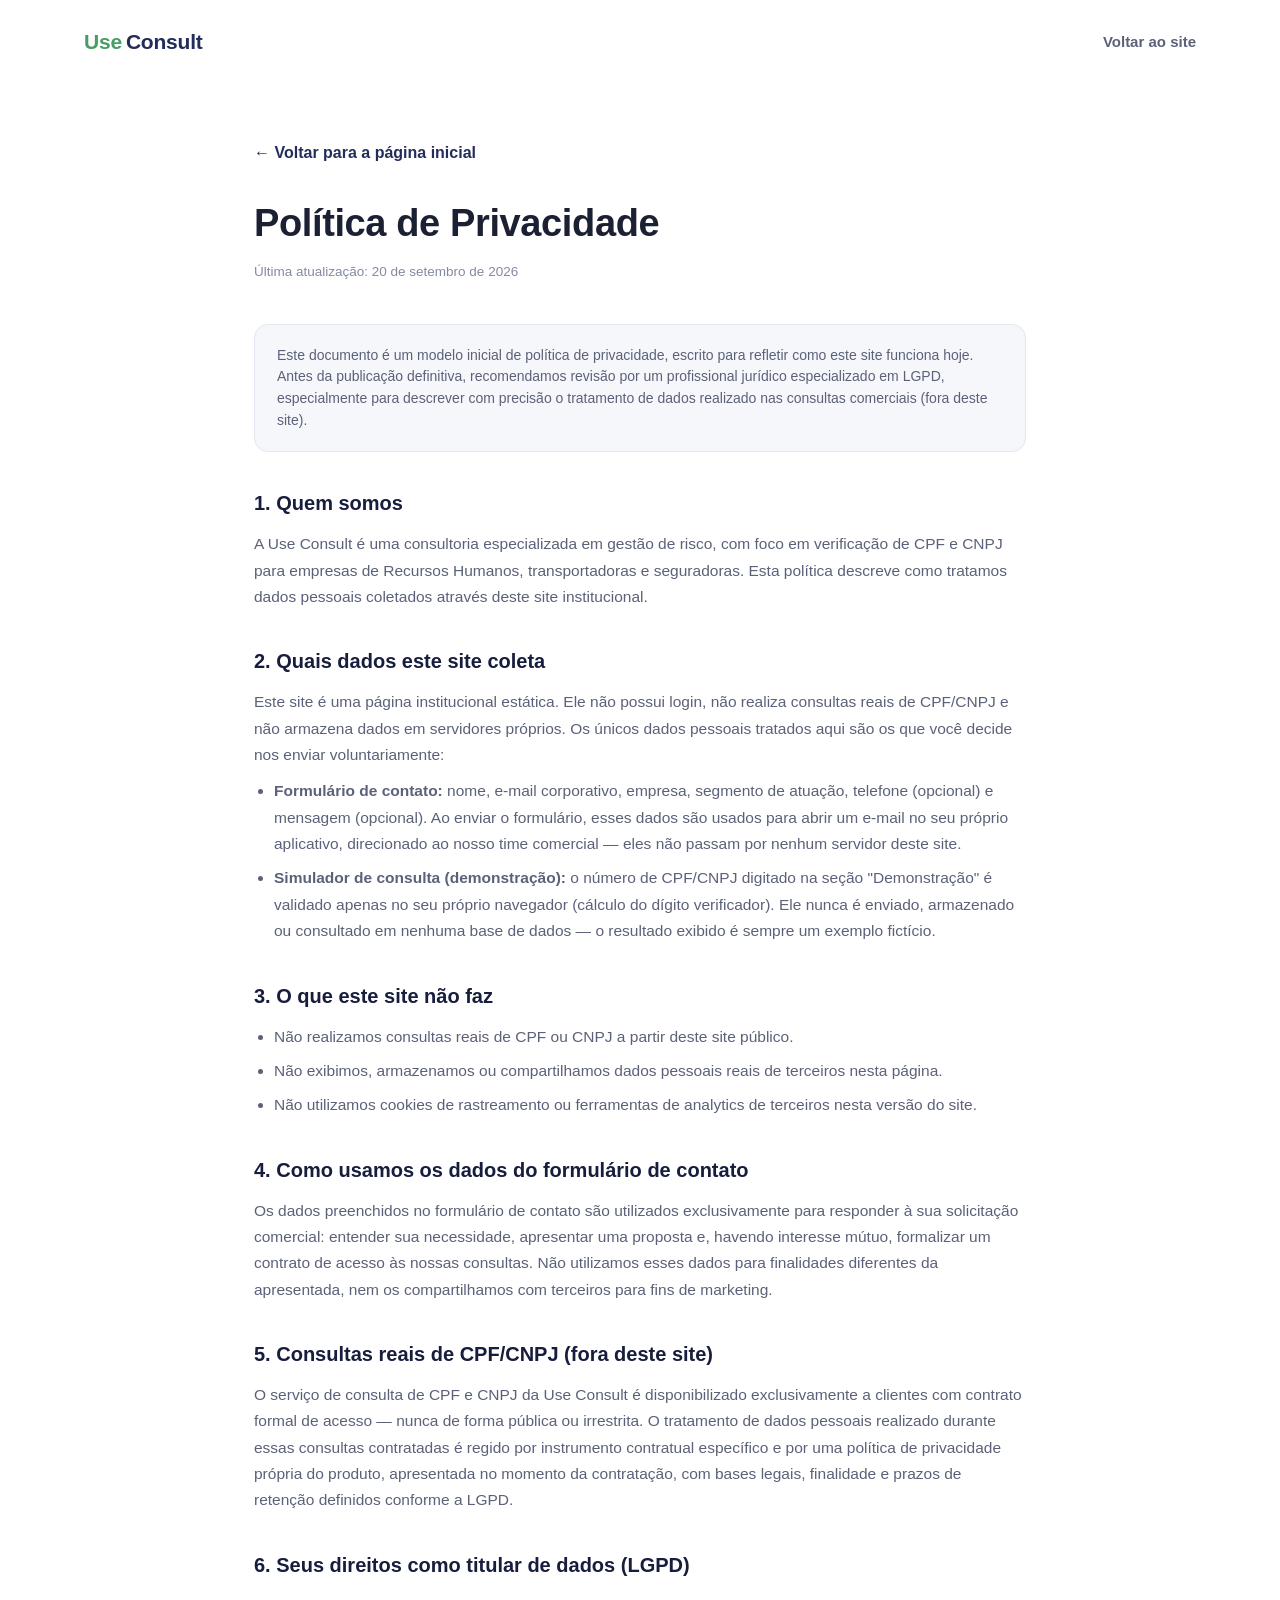
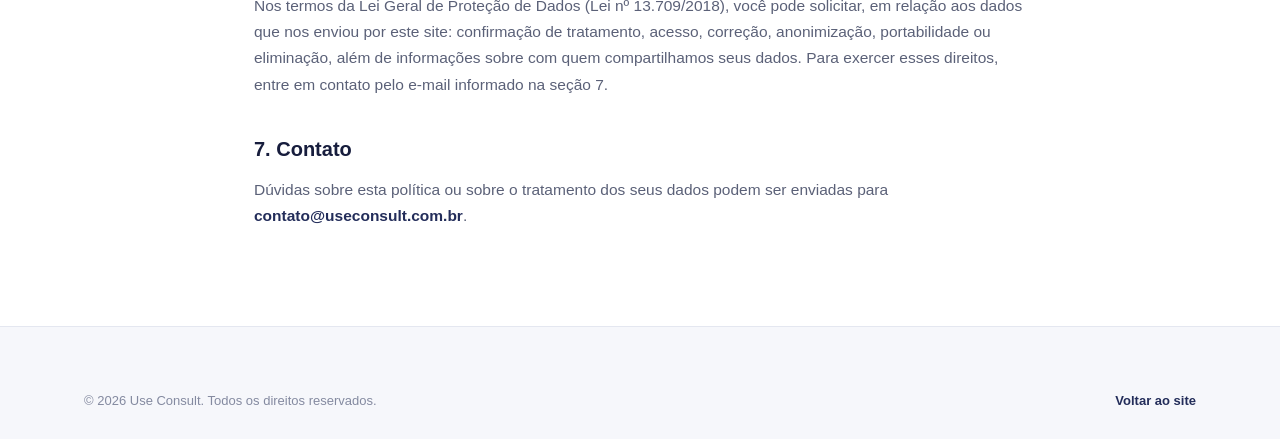
==== privacidade.html @ 25b126d7 "Add Use Consult landing page (risk management / CPF-CNPJ compliance) Institutional landing page for " ====
<!doctype html>
<html lang="pt-BR">
<head>
<meta charset="UTF-8">
<meta name="viewport" content="width=device-width, initial-scale=1">
<title>Política de Privacidade | Use Consult</title>
<meta name="description" content="Política de Privacidade da Use Consult — como tratamos dados pessoais em conformidade com a LGPD.">
<meta name="robots" content="index, follow">
<link rel="icon" type="image/svg+xml" href="public/logo.svg">
<link rel="alternate icon" href="public/favicon.ico">
<script>
  // Precisa existir antes do <img class="logo-img"> ser parseado (o onerror
  // pode disparar durante o parsing do HTML, antes de assets/js/main.js carregar).
  function handleLogoError(img) {
    var fallback = img.getAttribute("data-fallback");
    if (fallback && !img.getAttribute("data-tried-fallback")) {
      img.setAttribute("data-tried-fallback", "1");
      img.src = fallback;
      return;
    }
    img.style.display = "none";
    var textLogo = img.nextElementSibling;
    if (textLogo) textLogo.style.display = "inline-flex";
  }
</script>
<link rel="stylesheet" href="assets/css/style.css">
<style>
  .legal { padding: 56px 0 96px; }
  .legal .container { max-width: 820px; }
  .legal h1 { font-size: clamp(28px,4vw,38px); letter-spacing: -0.01em; margin-bottom: 8px; }
  .legal .updated { color: var(--muted-2); font-size: 13.5px; margin-bottom: 40px; }
  .legal h2 { font-size: 20px; margin: 36px 0 12px; color: var(--navy-900); }
  .legal p, .legal li { color: var(--muted); font-size: 15.5px; line-height: 1.7; }
  .legal ul { padding-left: 20px; list-style: disc; margin-top: 10px; }
  .legal li { margin-bottom: 8px; }
  .legal .callout {
    background: var(--bg-alt); border: 1px solid var(--border); border-radius: var(--radius);
    padding: 20px 22px; margin-bottom: 36px; font-size: 14px; color: var(--muted);
  }
  .back-link { display:inline-flex; align-items:center; gap:8px; font-weight:700; color: var(--navy); margin-bottom:28px; }
</style>
</head>
<body>
<a class="skip-link" href="#main">Pular para o conteúdo</a>

<header class="site-header">
  <div class="container header-inner">
    <a href="index.html" class="logo" aria-label="Use Consult — página inicial">
      <img class="logo-img" src="public/logo.svg" alt="Use Consult"
           data-fallback="public/logo.png" onerror="handleLogoError(this)">
      <span class="logo-fallback-text"><span class="logo-text-use">Use</span> <span class="logo-text-consult">Consult</span></span>
    </a>
    <nav class="site-nav" aria-label="Navegação principal" style="position:static;transform:none;opacity:1;pointer-events:auto;padding:0;">
      <ul><li><a href="index.html">Voltar ao site</a></li></ul>
    </nav>
  </div>
</header>

<main id="main" class="legal">
  <div class="container">
    <a href="index.html" class="back-link">← Voltar para a página inicial</a>
    <h1>Política de Privacidade</h1>
    <p class="updated">Última atualização: 20 de setembro de 2026</p>

    <div class="callout">
      Este documento é um modelo inicial de política de privacidade, escrito para refletir como este site funciona hoje. Antes da publicação definitiva, recomendamos revisão por um profissional jurídico especializado em LGPD, especialmente para descrever com precisão o tratamento de dados realizado nas consultas comerciais (fora deste site).
    </div>

    <h2>1. Quem somos</h2>
    <p>A Use Consult é uma consultoria especializada em gestão de risco, com foco em verificação de CPF e CNPJ para empresas de Recursos Humanos, transportadoras e seguradoras. Esta política descreve como tratamos dados pessoais coletados através deste site institucional.</p>

    <h2>2. Quais dados este site coleta</h2>
    <p>Este site é uma página institucional estática. Ele não possui login, não realiza consultas reais de CPF/CNPJ e não armazena dados em servidores próprios. Os únicos dados pessoais tratados aqui são os que você decide nos enviar voluntariamente:</p>
    <ul>
      <li><strong>Formulário de contato:</strong> nome, e-mail corporativo, empresa, segmento de atuação, telefone (opcional) e mensagem (opcional). Ao enviar o formulário, esses dados são usados para abrir um e-mail no seu próprio aplicativo, direcionado ao nosso time comercial — eles não passam por nenhum servidor deste site.</li>
      <li><strong>Simulador de consulta (demonstração):</strong> o número de CPF/CNPJ digitado na seção "Demonstração" é validado apenas no seu próprio navegador (cálculo do dígito verificador). Ele nunca é enviado, armazenado ou consultado em nenhuma base de dados — o resultado exibido é sempre um exemplo fictício.</li>
    </ul>

    <h2>3. O que este site não faz</h2>
    <ul>
      <li>Não realizamos consultas reais de CPF ou CNPJ a partir deste site público.</li>
      <li>Não exibimos, armazenamos ou compartilhamos dados pessoais reais de terceiros nesta página.</li>
      <li>Não utilizamos cookies de rastreamento ou ferramentas de analytics de terceiros nesta versão do site.</li>
    </ul>

    <h2>4. Como usamos os dados do formulário de contato</h2>
    <p>Os dados preenchidos no formulário de contato são utilizados exclusivamente para responder à sua solicitação comercial: entender sua necessidade, apresentar uma proposta e, havendo interesse mútuo, formalizar um contrato de acesso às nossas consultas. Não utilizamos esses dados para finalidades diferentes da apresentada, nem os compartilhamos com terceiros para fins de marketing.</p>

    <h2>5. Consultas reais de CPF/CNPJ (fora deste site)</h2>
    <p>O serviço de consulta de CPF e CNPJ da Use Consult é disponibilizado exclusivamente a clientes com contrato formal de acesso — nunca de forma pública ou irrestrita. O tratamento de dados pessoais realizado durante essas consultas contratadas é regido por instrumento contratual específico e por uma política de privacidade própria do produto, apresentada no momento da contratação, com bases legais, finalidade e prazos de retenção definidos conforme a LGPD.</p>

    <h2>6. Seus direitos como titular de dados (LGPD)</h2>
    <p>Nos termos da Lei Geral de Proteção de Dados (Lei nº 13.709/2018), você pode solicitar, em relação aos dados que nos enviou por este site: confirmação de tratamento, acesso, correção, anonimização, portabilidade ou eliminação, além de informações sobre com quem compartilhamos seus dados. Para exercer esses direitos, entre em contato pelo e-mail informado na seção 7.</p>

    <h2>7. Contato</h2>
    <p>Dúvidas sobre esta política ou sobre o tratamento dos seus dados podem ser enviadas para
      <a data-contact-email href="#" style="color:var(--navy);font-weight:700;">contato@useconsult.com.br</a>.
    </p>
  </div>
</main>

<footer class="site-footer">
  <div class="container footer-bottom" style="margin-top:0;">
    <span>© <span id="year"></span> Use Consult. Todos os direitos reservados.</span>
    <a href="index.html" style="font-weight:700;color:var(--navy);">Voltar ao site</a>
  </div>
</footer>

<script>document.getElementById("year").textContent = new Date().getFullYear();</script>
<script src="assets/js/main.js"></script>
</body>
</html>
---- assets/css/style.css ----
/* ==========================================================================
   Use Consult — Design tokens
   ========================================================================== */
:root {
  --navy-900: #171d3d;
  --navy-800: #1c2449;
  --navy: #232d5a;
  --navy-600: #384280;
  --navy-100: #e7e9f4;
  --navy-50: #f2f3fa;

  --green: #5bb77a;
  --green-600: #489d64;
  --green-100: #e5f5eb;

  --ink: #1b2033;
  --muted: #5b6178;
  --muted-2: #848aa0;
  --bg: #ffffff;
  --bg-alt: #f6f7fb;
  --border: #e4e7f0;

  --danger: #c0392b;
  --danger-bg: #fdecea;

  --radius-sm: 8px;
  --radius: 14px;
  --radius-lg: 22px;
  --shadow-sm: 0 2px 10px -4px rgba(23, 29, 61, 0.12);
  --shadow: 0 18px 40px -18px rgba(23, 29, 61, 0.28);
  --container: 1160px;
  --font: -apple-system, BlinkMacSystemFont, "Segoe UI", Roboto, Helvetica, Arial, sans-serif;
}

/* ==========================================================================
   Reset & base
   ========================================================================== */
*, *::before, *::after { box-sizing: border-box; }
html { scroll-behavior: smooth; }
@media (prefers-reduced-motion: reduce) {
  html { scroll-behavior: auto; }
  *, *::before, *::after { animation-duration: 0.001ms !important; animation-iteration-count: 1 !important; transition-duration: 0.001ms !important; scroll-behavior: auto !important; }
}

body {
  margin: 0;
  font-family: var(--font);
  color: var(--ink);
  background: var(--bg);
  line-height: 1.55;
  -webkit-font-smoothing: antialiased;
}

img { max-width: 100%; display: block; }
a { color: inherit; text-decoration: none; }
ul { list-style: none; margin: 0; padding: 0; }
h1, h2, h3, h4, p { margin: 0; }
button, input, select, textarea { font-family: inherit; font-size: inherit; color: inherit; }
button { cursor: pointer; }

.container {
  width: 100%;
  max-width: var(--container);
  margin: 0 auto;
  padding: 0 24px;
}

.skip-link {
  position: absolute;
  left: -999px;
  top: 0;
  background: var(--navy);
  color: #fff;
  padding: 12px 18px;
  z-index: 1000;
  border-radius: 0 0 8px 0;
}
.skip-link:focus { left: 0; }

:focus-visible {
  outline: 3px solid var(--green);
  outline-offset: 2px;
}

section { position: relative; }
.section-pad { padding: 96px 0; }
@media (max-width: 720px) { .section-pad { padding: 64px 0; } }

.eyebrow {
  display: inline-flex;
  align-items: center;
  gap: 8px;
  font-size: 13px;
  font-weight: 700;
  letter-spacing: 0.06em;
  text-transform: uppercase;
  color: var(--green-600);
  background: var(--green-100);
  padding: 7px 14px;
  border-radius: 999px;
}

.section-head { max-width: 680px; margin: 0 0 48px; }
.section-head.center { margin-left: auto; margin-right: auto; text-align: center; }
.section-head h2 { font-size: clamp(28px, 3.4vw, 38px); line-height: 1.2; margin-top: 14px; letter-spacing: -0.01em; }
.section-head p { margin-top: 14px; color: var(--muted); font-size: 17px; }

.reveal { opacity: 0; transform: translateY(18px); transition: opacity .6s ease, transform .6s ease; }
.reveal.is-visible { opacity: 1; transform: none; }

/* ==========================================================================
   Buttons
   ========================================================================== */
.btn {
  display: inline-flex;
  align-items: center;
  justify-content: center;
  gap: 8px;
  padding: 14px 26px;
  border-radius: 999px;
  font-weight: 700;
  font-size: 15px;
  border: 2px solid transparent;
  transition: transform .15s ease, box-shadow .15s ease, background-color .15s ease, color .15s ease, border-color .15s ease;
  white-space: nowrap;
}
.btn-primary { background: var(--green); color: #0e2a1a; }
.btn-primary:hover { background: var(--green-600); transform: translateY(-1px); box-shadow: 0 12px 24px -10px rgba(91,183,122,0.55); }
.btn-outline { background: transparent; border-color: rgba(255,255,255,0.35); color: inherit; }
.btn-outline:hover { border-color: currentColor; }
.btn-navy { background: var(--navy); color: #fff; }
.btn-navy:hover { background: var(--navy-800); transform: translateY(-1px); }
.btn-block { width: 100%; }
.btn[disabled] { opacity: 0.65; cursor: not-allowed; transform: none !important; }

/* ==========================================================================
   Header
   ========================================================================== */
.site-header {
  position: sticky;
  top: 0;
  z-index: 100;
  border-bottom: 1px solid transparent;
  transition: border-color .2s ease;
}
/* O blur fica num ::before (não em .site-header direto) porque
   backdrop-filter/transform num elemento vira "containing block" para
   descendentes position:fixed — isso travava o menu mobile (#site-nav)
   dentro da altura do header em vez de cobrir a tela toda. */
.site-header::before {
  content: "";
  position: absolute;
  inset: 0;
  z-index: -1;
  background: rgba(255,255,255,0.92);
  backdrop-filter: saturate(180%) blur(10px);
  box-shadow: 0 2px 10px -4px rgba(23, 29, 61, 0.12);
  opacity: 0;
  transition: opacity .2s ease;
}
.site-header.is-scrolled::before { opacity: 1; }
.site-header:not(.is-scrolled) { background: #fff; }

.header-inner {
  display: flex;
  align-items: center;
  justify-content: space-between;
  gap: 24px;
  height: 84px;
}

.logo { display: flex; align-items: center; gap: 10px; font-weight: 800; font-size: 21px; letter-spacing: -0.01em; flex-shrink: 0; }
.logo-img { height: 34px; width: auto; }
.logo-fallback-text { display: none; align-items: center; gap: 4px; }
.logo-text-use { color: var(--green-600); }
.logo-text-consult { color: var(--navy); }
.site-footer .logo-text-consult { color: var(--navy); }

.site-nav ul { display: flex; align-items: center; gap: 30px; }
.site-nav a { font-weight: 600; font-size: 15px; color: var(--muted); transition: color .15s ease; }
.site-nav a:hover { color: var(--navy); }

.header-actions { display: flex; align-items: center; gap: 14px; }
.header-actions .btn { padding: 11px 22px; font-size: 14px; }

.nav-toggle {
  display: none;
  width: 42px; height: 42px;
  border-radius: 10px;
  border: 1px solid var(--border);
  background: #fff;
  align-items: center;
  justify-content: center;
}
.nav-toggle svg { width: 20px; height: 20px; }
.nav-toggle .icon-close { display: none; }
.nav-toggle[aria-expanded="true"] .icon-open { display: none; }
.nav-toggle[aria-expanded="true"] .icon-close { display: block; }

@media (max-width: 900px) {
  .site-nav {
    position: fixed;
    z-index: 99;
    inset: 84px 0 0 0;
    background: #fff;
    padding: 28px 24px;
    transform: translateY(-8px);
    opacity: 0;
    pointer-events: none;
    transition: opacity .18s ease, transform .18s ease;
    overflow-y: auto;
  }
  .site-nav.is-open { opacity: 1; transform: none; pointer-events: auto; }
  .site-nav ul { flex-direction: column; align-items: flex-start; gap: 4px; }
  .site-nav a { display: block; padding: 14px 6px; width: 100%; font-size: 17px; border-bottom: 1px solid var(--border); }
  .header-actions .btn-primary-label { display: none; }
  .nav-toggle { display: inline-flex; }
}
@media (min-width: 901px) {
  .nav-toggle { display: none; }
}

/* ==========================================================================
   Hero
   ========================================================================== */
.hero {
  padding: 76px 0 40px;
  background:
    radial-gradient(1000px 420px at 85% -10%, rgba(91,183,122,0.14), transparent 60%),
    radial-gradient(800px 400px at -10% 10%, rgba(35,45,90,0.08), transparent 60%);
}
.hero-grid {
  display: grid;
  grid-template-columns: 1.05fr 0.95fr;
  gap: 56px;
  align-items: center;
}
@media (max-width: 960px) {
  .hero-grid { grid-template-columns: 1fr; }
}

.hero h1 {
  font-size: clamp(34px, 4.6vw, 54px);
  line-height: 1.12;
  letter-spacing: -0.02em;
  margin-top: 18px;
  color: var(--navy-900);
}
.hero h1 em { color: var(--green-600); font-style: normal; }
.hero .lede { margin-top: 20px; font-size: 18px; color: var(--muted); max-width: 54ch; }
.hero-actions { display: flex; flex-wrap: wrap; gap: 14px; margin-top: 32px; }
.hero-actions .btn-outline { border-color: var(--border); color: var(--navy); }
.hero-actions .btn-outline:hover { border-color: var(--navy); }

.trust-strip { margin-top: 52px; display: grid; grid-template-columns: repeat(4, 1fr); gap: 20px; }
@media (max-width: 760px) { .trust-strip { grid-template-columns: repeat(2, 1fr); } }
.trust-item { display: flex; align-items: flex-start; gap: 10px; font-size: 13.5px; color: var(--muted); font-weight: 600; }
.trust-item svg { width: 20px; height: 20px; flex-shrink: 0; color: var(--green-600); margin-top: 1px; }

/* Hero mock card */
.hero-visual { position: relative; }
.mock-card {
  background: #fff;
  border: 1px solid var(--border);
  border-radius: var(--radius-lg);
  box-shadow: var(--shadow);
  padding: 26px;
  max-width: 420px;
  margin-inline: auto;
  transform: rotate(1.2deg);
}
.mock-card__head { display: flex; align-items: center; justify-content: space-between; margin-bottom: 18px; }
.mock-card__tag { font-size: 12px; font-weight: 700; letter-spacing: .04em; text-transform: uppercase; color: var(--muted-2); }
.mock-badge { display: inline-flex; align-items: center; gap: 6px; background: var(--green-100); color: var(--green-600); font-weight: 700; font-size: 12.5px; padding: 5px 12px; border-radius: 999px; }
.mock-card__row { display: flex; justify-content: space-between; padding: 12px 0; border-top: 1px dashed var(--border); font-size: 14.5px; }
.mock-card__row span:first-child { color: var(--muted); }
.mock-card__row span:last-child { font-weight: 700; text-align: right; }
.mock-card__checks { margin-top: 14px; display: grid; gap: 10px; }
.mock-check { display: flex; gap: 8px; font-size: 13.5px; color: var(--ink); }
.mock-check svg { width: 17px; height: 17px; color: var(--green-600); flex-shrink: 0; margin-top: 1px; }
.mock-card__foot { margin-top: 16px; padding-top: 14px; border-top: 1px solid var(--border); font-size: 11.5px; color: var(--muted-2); }
.mock-chip {
  position: absolute;
  background: var(--navy);
  color: #fff;
  font-weight: 700;
  font-size: 12.5px;
  padding: 10px 16px;
  border-radius: 999px;
  box-shadow: var(--shadow-sm);
}
.mock-chip--lgpd { top: -6px; right: 6px; transform: rotate(-4deg); }
.mock-chip--lock { bottom: -16px; left: -18px; background: #fff; color: var(--navy); border: 1px solid var(--border); display: flex; align-items: center; gap: 6px; }
.mock-chip--lock svg { width: 15px; height: 15px; }

/* ==========================================================================
   Segments (Para quem)
   ========================================================================== */
.segments { background: var(--bg); }
.segments-grid { display: grid; grid-template-columns: repeat(3, 1fr); gap: 26px; }
@media (max-width: 900px) { .segments-grid { grid-template-columns: 1fr; } }
.segment-card {
  border: 1px solid var(--border);
  border-radius: var(--radius);
  padding: 32px 28px;
  background: var(--bg-alt);
  transition: transform .18s ease, box-shadow .18s ease, border-color .18s ease;
  height: 100%;
}
.segment-card:hover { transform: translateY(-4px); box-shadow: var(--shadow-sm); border-color: #d6dbea; }
.segment-icon {
  width: 52px; height: 52px;
  border-radius: 14px;
  background: var(--navy);
  color: #fff;
  display: flex; align-items: center; justify-content: center;
  margin-bottom: 20px;
}
.segment-icon svg { width: 26px; height: 26px; }
.segment-card h3 { font-size: 20px; margin-bottom: 10px; letter-spacing: -0.01em; }
.segment-card p { color: var(--muted); font-size: 15px; margin-bottom: 16px; }
.segment-card ul { display: grid; gap: 9px; }
.segment-card li { display: flex; gap: 8px; font-size: 14px; color: var(--ink); }
.segment-card li svg { width: 16px; height: 16px; color: var(--green-600); flex-shrink: 0; margin-top: 3px; }

/* ==========================================================================
   Demo / consulta
   ========================================================================== */
.demo { background: var(--navy-900); color: #fff; }
.demo .section-head p { color: rgba(255,255,255,0.72); }
.demo .eyebrow { background: rgba(91,183,122,0.16); color: #8fe0ab; }
.demo-panel {
  display: grid;
  grid-template-columns: 1fr;
  gap: 28px;
  background: rgba(255,255,255,0.04);
  border: 1px solid rgba(255,255,255,0.12);
  border-radius: var(--radius-lg);
  padding: 36px;
}
@media (max-width: 640px) { .demo-panel { padding: 24px; } }

.demo-form { display: flex; flex-wrap: wrap; gap: 14px; align-items: flex-start; }
.demo-field { flex: 1 1 280px; }
.demo-field label { display: block; font-size: 13px; font-weight: 700; margin-bottom: 8px; color: rgba(255,255,255,0.8); }
.demo-input-row { display: flex; gap: 12px; }
.demo-input-row input {
  flex: 1;
  padding: 15px 18px;
  border-radius: 12px;
  border: 1px solid rgba(255,255,255,0.22);
  background: rgba(255,255,255,0.06);
  color: #fff;
  font-size: 16px;
  letter-spacing: 0.02em;
}
.demo-input-row input::placeholder { color: rgba(255,255,255,0.4); }
.demo-input-row input:focus { border-color: var(--green); background: rgba(255,255,255,0.1); }
.demo-form .btn { padding: 15px 28px; flex-shrink: 0; }

.demo-error {
  margin-top: 10px;
  color: #ffb4a8;
  font-size: 13.5px;
  font-weight: 600;
  min-height: 18px;
}
.demo-hint { margin-top: 10px; font-size: 13px; color: rgba(255,255,255,0.5); }

.demo-result {
  border-top: 1px solid rgba(255,255,255,0.14);
  padding-top: 26px;
  margin-top: 4px;
  display: none;
}
.demo-result.is-visible { display: block; animation: fadeUp .4s ease; }
@keyframes fadeUp { from { opacity: 0; transform: translateY(8px);} to { opacity: 1; transform: none; } }

.result-card { background: #fff; color: var(--ink); border-radius: var(--radius); padding: 26px; max-width: 640px; }
.result-head { display: flex; align-items: center; justify-content: space-between; flex-wrap: wrap; gap: 10px; margin-bottom: 6px; }
.result-doc { font-size: 13px; color: var(--muted); font-weight: 700; letter-spacing: .03em; text-transform: uppercase; }
.result-name { font-size: 19px; font-weight: 800; margin-top: 4px; }
.status-badge { display: inline-flex; align-items: center; gap: 6px; background: var(--green-100); color: var(--green-600); font-weight: 700; font-size: 13px; padding: 6px 14px; border-radius: 999px; }
.result-checks { margin-top: 16px; display: grid; gap: 10px; }
.result-checks li { display: flex; gap: 8px; font-size: 14.5px; }
.result-checks svg { width: 18px; height: 18px; color: var(--green-600); flex-shrink: 0; margin-top: 2px; }
.result-footnote { margin-top: 18px; padding-top: 16px; border-top: 1px dashed var(--border); font-size: 12.5px; color: var(--muted-2); line-height: 1.5; }
.result-cta { margin-top: 18px; display: flex; flex-wrap: wrap; gap: 12px; align-items: center; }

.demo-banner {
  display: flex; align-items: flex-start; gap: 10px;
  background: rgba(91,183,122,0.1);
  border: 1px solid rgba(91,183,122,0.35);
  color: #d9f2e1;
  padding: 14px 16px;
  border-radius: 12px;
  font-size: 13.5px;
  margin-bottom: 22px;
}
.demo-banner svg { width: 18px; height: 18px; flex-shrink: 0; margin-top: 1px; color: var(--green); }

/* ==========================================================================
   How it works
   ========================================================================== */
.how { background: var(--bg-alt); }
.how-grid { display: grid; grid-template-columns: repeat(4, 1fr); gap: 24px; counter-reset: step; }
@media (max-width: 960px) { .how-grid { grid-template-columns: repeat(2, 1fr); } }
@media (max-width: 560px) { .how-grid { grid-template-columns: 1fr; } }
.how-step { background: #fff; border: 1px solid var(--border); border-radius: var(--radius); padding: 26px; }
.how-step__num {
  width: 38px; height: 38px; border-radius: 10px;
  background: var(--navy); color: #fff; font-weight: 800;
  display: flex; align-items: center; justify-content: center;
  margin-bottom: 18px; font-size: 15px;
}
.how-step h3 { font-size: 17px; margin-bottom: 8px; }
.how-step p { font-size: 14.5px; color: var(--muted); }

/* ==========================================================================
   Security
   ========================================================================== */
.security-grid { display: grid; grid-template-columns: repeat(3, 1fr); gap: 22px; }
@media (max-width: 900px) { .security-grid { grid-template-columns: repeat(2, 1fr); } }
@media (max-width: 600px) { .security-grid { grid-template-columns: 1fr; } }
.security-card { padding: 26px; border-radius: var(--radius); border: 1px solid var(--border); }
.security-card svg { width: 28px; height: 28px; color: var(--green-600); margin-bottom: 16px; }
.security-card h3 { font-size: 16.5px; margin-bottom: 8px; }
.security-card p { font-size: 14px; color: var(--muted); }

/* ==========================================================================
   Differentiators
   ========================================================================== */
.why { background: var(--bg-alt); }
.why-grid { display: grid; grid-template-columns: repeat(3, 1fr); gap: 22px; }
@media (max-width: 900px) { .why-grid { grid-template-columns: repeat(2, 1fr); } }
@media (max-width: 600px) { .why-grid { grid-template-columns: 1fr; } }
.why-card { background: #fff; border-radius: var(--radius); padding: 24px; border: 1px solid var(--border); display: flex; gap: 14px; }
.why-card svg { width: 24px; height: 24px; color: var(--navy); flex-shrink: 0; }
.why-card h3 { font-size: 15.5px; margin-bottom: 6px; }
.why-card p { font-size: 13.5px; color: var(--muted); }

/* ==========================================================================
   About (Quem somos)
   ========================================================================== */
.about-grid { display: grid; grid-template-columns: 1.1fr 0.9fr; gap: 56px; align-items: start; }
@media (max-width: 900px) { .about-grid { grid-template-columns: 1fr; } }
.about-copy p { color: var(--muted); font-size: 16.5px; margin-bottom: 18px; }
.about-copy p:last-child { margin-bottom: 0; }
.about-values { display: grid; gap: 16px; }
.value-item { display: flex; gap: 14px; padding: 20px; border-radius: var(--radius); background: var(--bg-alt); border: 1px solid var(--border); }
.value-item svg { width: 22px; height: 22px; color: var(--green-600); flex-shrink: 0; margin-top: 2px; }
.value-item h4 { font-size: 15px; margin-bottom: 4px; }
.value-item p { font-size: 13.5px; color: var(--muted); }

/* ==========================================================================
   CTA banner
   ========================================================================== */
.cta-banner {
  background: linear-gradient(135deg, var(--navy) 0%, var(--navy-900) 100%);
  color: #fff;
  border-radius: var(--radius-lg);
  padding: 56px;
  margin: 0 24px;
  max-width: calc(var(--container) - 48px);
  margin-inline: auto;
  display: flex;
  align-items: center;
  justify-content: space-between;
  gap: 32px;
  flex-wrap: wrap;
}
.cta-banner h2 { font-size: clamp(24px, 3vw, 30px); max-width: 32ch; letter-spacing: -0.01em; }
.cta-banner p { margin-top: 10px; color: rgba(255,255,255,0.72); max-width: 46ch; }
@media (max-width: 640px) { .cta-banner { padding: 36px 28px; } }

/* ==========================================================================
   Contact
   ========================================================================== */
.contact-grid { display: grid; grid-template-columns: 1fr 0.85fr; gap: 48px; }
@media (max-width: 900px) { .contact-grid { grid-template-columns: 1fr; } }
.form-grid { display: grid; grid-template-columns: 1fr 1fr; gap: 18px; }
@media (max-width: 560px) { .form-grid { grid-template-columns: 1fr; } }
.field { display: flex; flex-direction: column; gap: 8px; }
.field.full { grid-column: 1 / -1; }
.field label { font-size: 13.5px; font-weight: 700; color: var(--navy-900); }
.field label .opt { font-weight: 500; color: var(--muted-2); }
.field input, .field select, .field textarea {
  padding: 13px 16px;
  border: 1px solid var(--border);
  border-radius: 10px;
  background: var(--bg-alt);
  font-size: 15px;
}
.field input:focus, .field select:focus, .field textarea:focus { border-color: var(--green); background: #fff; }
.field textarea { resize: vertical; min-height: 100px; }
.contact-form .btn { margin-top: 6px; }
.form-note { font-size: 12.5px; color: var(--muted-2); margin-top: 14px; line-height: 1.5; }

.contact-side { background: var(--bg-alt); border: 1px solid var(--border); border-radius: var(--radius); padding: 30px; height: fit-content; }
.contact-side h3 { font-size: 17px; margin-bottom: 18px; }
.contact-line { display: flex; align-items: flex-start; gap: 12px; margin-bottom: 18px; }
.contact-line svg { width: 20px; height: 20px; color: var(--green-600); flex-shrink: 0; margin-top: 2px; }
.contact-line strong { display: block; font-size: 14px; }
.contact-line span { font-size: 13.5px; color: var(--muted); }
.contact-side .note { font-size: 12.5px; color: var(--muted-2); padding-top: 16px; border-top: 1px solid var(--border); line-height: 1.5; }

.form-status { font-size: 13.5px; font-weight: 600; margin-top: 12px; min-height: 18px; }
.form-status.error { color: var(--danger); }
.form-status.success { color: var(--green-600); }

/* ==========================================================================
   Footer
   ========================================================================== */
.site-footer { background: var(--bg-alt); border-top: 1px solid var(--border); padding: 64px 0 28px; }
.footer-grid { display: grid; grid-template-columns: 1.4fr 1fr 1fr; gap: 40px; }
@media (max-width: 760px) { .footer-grid { grid-template-columns: 1fr; gap: 32px; } }
.footer-brand .logo { margin-bottom: 14px; }
.footer-brand p { color: var(--muted); font-size: 14px; max-width: 34ch; }
.footer-col h4 { font-size: 13px; text-transform: uppercase; letter-spacing: .05em; color: var(--muted-2); margin-bottom: 16px; }
.footer-col ul { display: grid; gap: 11px; }
.footer-col a { font-size: 14.5px; color: var(--ink); }
.footer-col a:hover { color: var(--green-600); }
.footer-disclaimer {
  margin-top: 48px;
  padding: 20px 22px;
  background: #fff;
  border: 1px solid var(--border);
  border-radius: var(--radius);
  font-size: 12.5px;
  color: var(--muted-2);
  line-height: 1.6;
  display: flex;
  gap: 12px;
}
.footer-disclaimer svg { width: 20px; height: 20px; flex-shrink: 0; color: var(--muted-2); }
.footer-bottom { margin-top: 28px; display: flex; justify-content: space-between; flex-wrap: wrap; gap: 12px; font-size: 13px; color: var(--muted-2); }

/* ==========================================================================
   Utilities
   ========================================================================== */
.visually-hidden {
  position: absolute; width: 1px; height: 1px; padding: 0; margin: -1px;
  overflow: hidden; clip: rect(0,0,0,0); white-space: nowrap; border: 0;
}
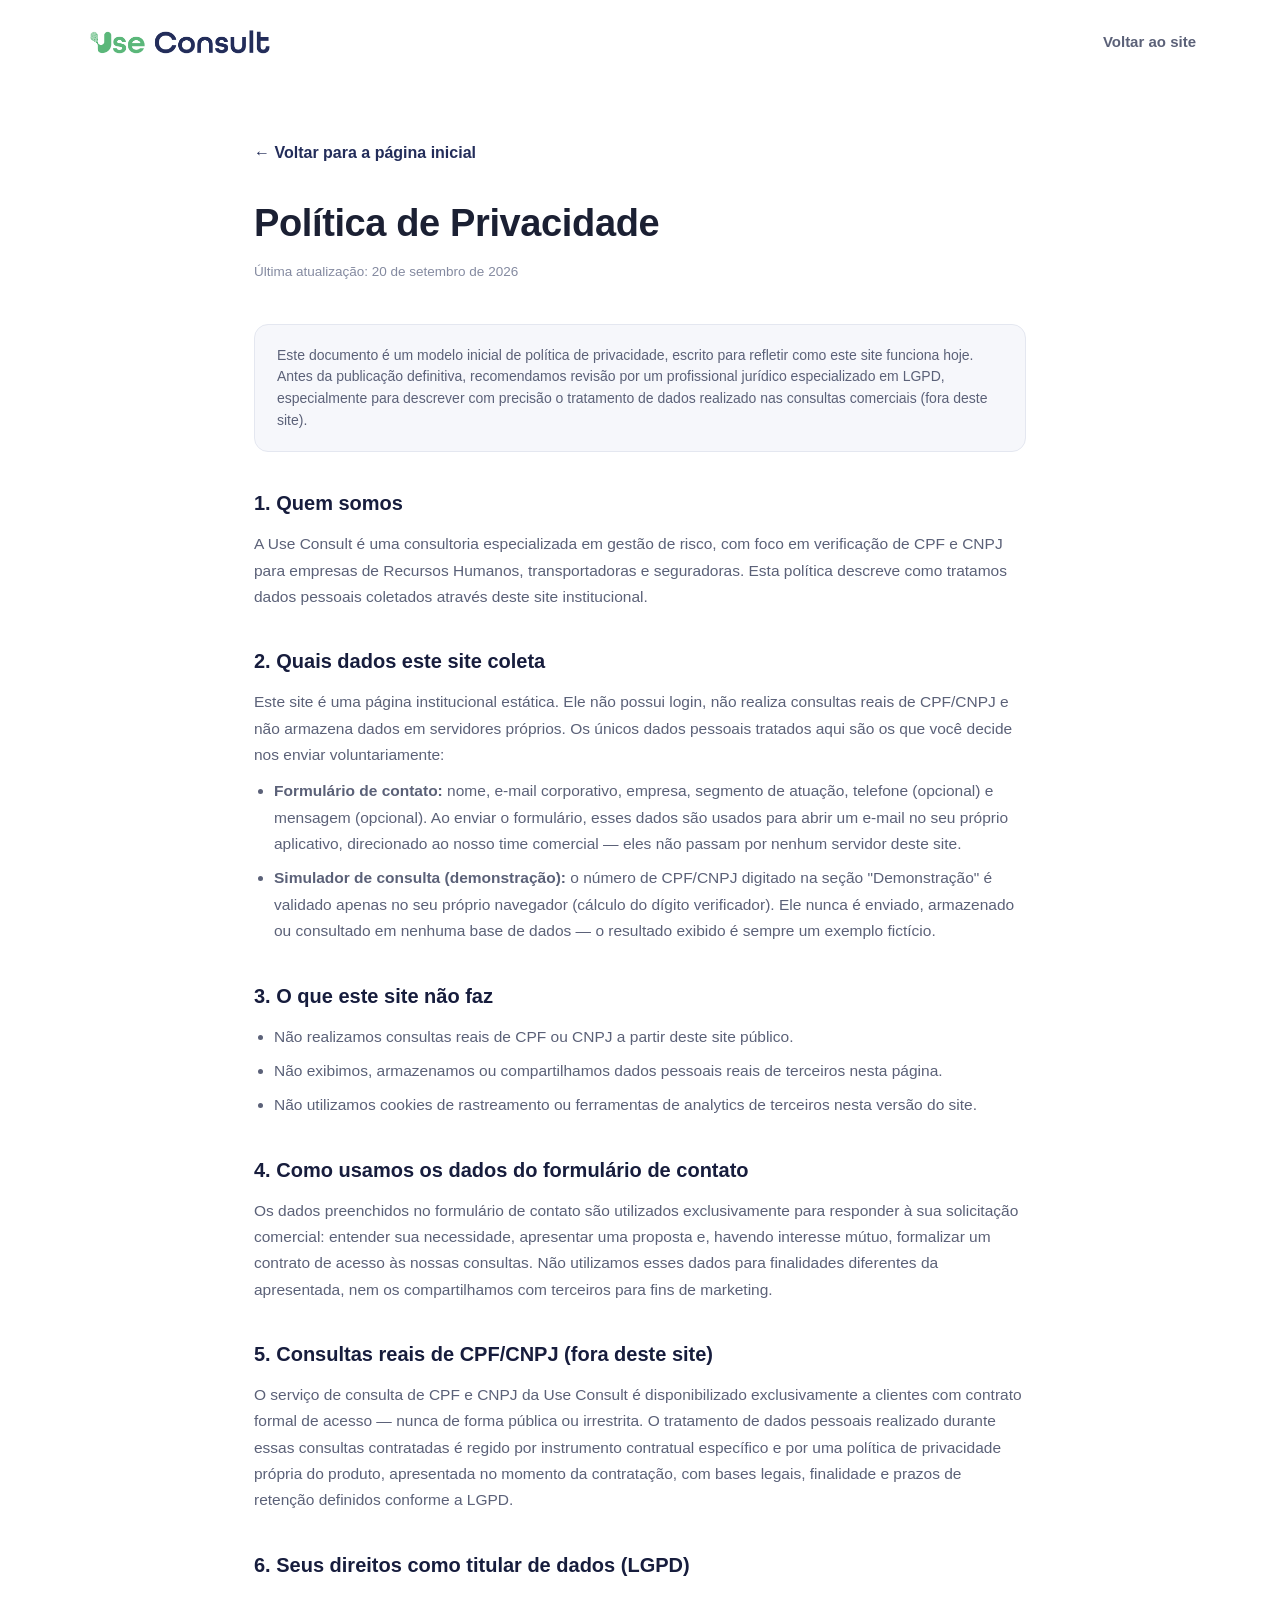
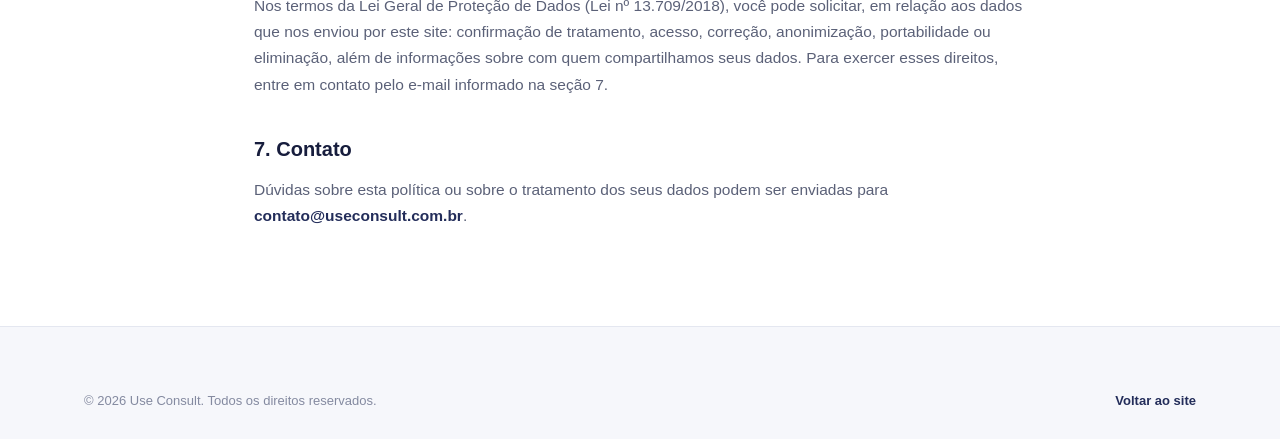
==== commit 79cd37ef: "Use real Use Consult logo/favicon assets from public/logo Point header/footer logo and all favicon l" ====
--- a/privacidade.html
+++ b/privacidade.html
@@ -6,18 +6,13 @@
 <title>Política de Privacidade | Use Consult</title>
 <meta name="description" content="Política de Privacidade da Use Consult — como tratamos dados pessoais em conformidade com a LGPD.">
 <meta name="robots" content="index, follow">
-<link rel="icon" type="image/svg+xml" href="public/logo.svg">
-<link rel="alternate icon" href="public/favicon.ico">
+<link rel="icon" href="public/logo/icon3.png">
+<link rel="alternate icon" href="public/logo/favicon.ico">
+<link rel="apple-touch-icon" href="public/logo/icon-180.png">
 <script>
   // Precisa existir antes do <img class="logo-img"> ser parseado (o onerror
   // pode disparar durante o parsing do HTML, antes de assets/js/main.js carregar).
   function handleLogoError(img) {
-    var fallback = img.getAttribute("data-fallback");
-    if (fallback && !img.getAttribute("data-tried-fallback")) {
-      img.setAttribute("data-tried-fallback", "1");
-      img.src = fallback;
-      return;
-    }
     img.style.display = "none";
     var textLogo = img.nextElementSibling;
     if (textLogo) textLogo.style.display = "inline-flex";
@@ -46,8 +41,8 @@
 <header class="site-header">
   <div class="container header-inner">
     <a href="index.html" class="logo" aria-label="Use Consult — página inicial">
-      <img class="logo-img" src="public/logo.svg" alt="Use Consult"
-           data-fallback="public/logo.png" onerror="handleLogoError(this)">
+      <img class="logo-img" src="public/logo/logouseconsult1.png" alt="Use Consult"
+           onerror="handleLogoError(this)">
       <span class="logo-fallback-text"><span class="logo-text-use">Use</span> <span class="logo-text-consult">Consult</span></span>
     </a>
     <nav class="site-nav" aria-label="Navegação principal" style="position:static;transform:none;opacity:1;pointer-events:auto;padding:0;">
